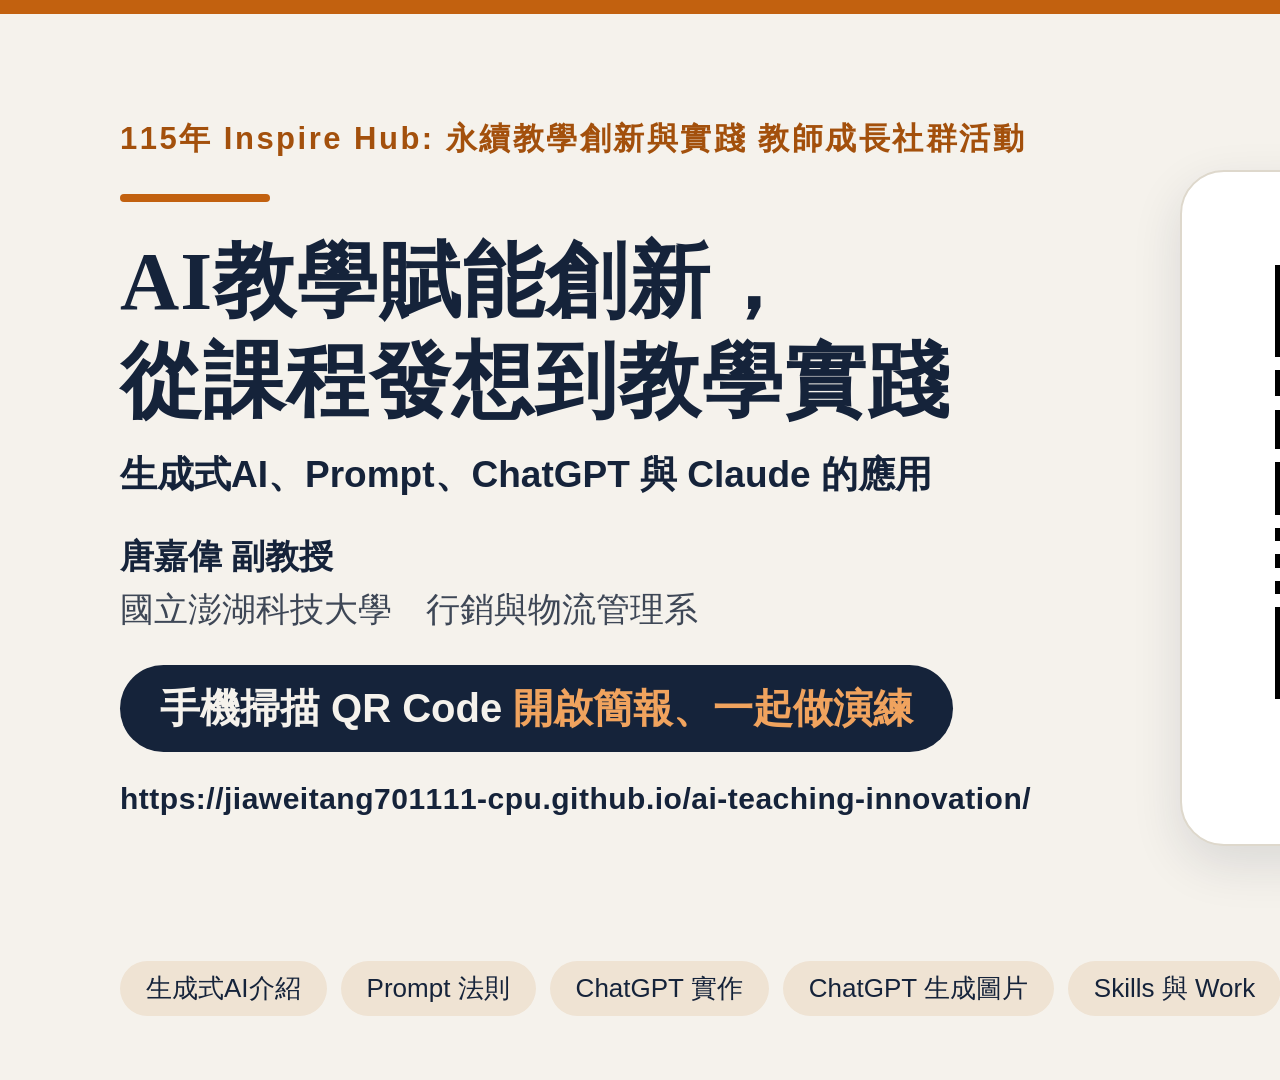
==== tools/share-card.html @ b7f49827 "AI教學賦能創新 教師社群網頁簡報（120 頁） 由 mktech-ai-course 改版：新封面、第 103 頁移至第 63 頁後、第 52 頁改為 ChatGPT生成圖片、刪除指定頁並重編部份、" ====
<!DOCTYPE html>
<!-- 課程分享卡（1920×1080）。用無頭瀏覽器截圖成 share/分享卡.png：
     msedge --headless=new --window-size=1920,1080 --screenshot=out.png file:///.../tools/share-card.html -->
<html lang="zh-Hant">
<head>
<meta charset="utf-8">
<title>分享卡</title>
<style>
*{box-sizing:border-box;margin:0}
html,body{width:1920px;height:1080px;overflow:hidden}
body{background:#F5F2EC;color:#15233A;font-family:"Noto Sans TC","Microsoft JhengHei",sans-serif;position:relative}
.bar{position:absolute;left:0;top:0;width:100%;height:14px;background:#C2610F}
.left{position:absolute;left:120px;top:118px;width:1010px}
.ey{font-size:31px;font-weight:700;letter-spacing:2.5px;color:#A3500C}
.rule{width:150px;height:8px;border-radius:4px;background:#C2610F;margin:34px 0 30px}
h1{font:700 82px/1.22 "Noto Serif TC","PMingLiU",serif;letter-spacing:1px}
.sub{margin-top:18px;font-size:37px;font-weight:700;line-height:1.35}
.who{margin-top:30px;font-size:34px;line-height:1.55;color:#3E4756}
.who b{color:#15233A}
.pill{display:inline-block;margin-top:30px;padding:16px 40px;border-radius:999px;background:#15233A;color:#F5F2EC;font-size:40px;font-weight:700}
.pill span{color:#F0A35E}
.url{margin-top:26px;font-size:30px;line-height:1.4;font-weight:700;color:#15233A;letter-spacing:.5px}
.qr{position:absolute;right:120px;top:170px;width:620px;padding:40px 40px 30px;background:#fff;border:2px solid #DED8CC;border-radius:44px;text-align:center;box-shadow:0 18px 50px rgba(21,35,58,.12)}
.qr img{display:block;width:540px;height:540px;image-rendering:pixelated}
.qr p{margin-top:18px;font-size:32px;font-weight:700;color:#A3500C}
.foot{position:absolute;left:120px;right:120px;bottom:64px;display:flex;gap:14px;font-size:26px;color:#15233A}
.foot span{background:#EFE3D3;border-radius:999px;padding:10px 26px;white-space:nowrap}
</style>
</head>
<body>
<div class="bar"></div>
<div class="left">
  <div class="ey">115年 Inspire Hub: 永續教學創新與實踐 教師成長社群活動</div>
  <div class="rule"></div>
  <h1>AI教學賦能創新，<br>從課程發想到教學實踐</h1>
  <div class="sub">生成式AI、Prompt、ChatGPT 與 Claude 的應用</div>
  <div class="who"><b>唐嘉偉 副教授</b><br>國立澎湖科技大學　行銷與物流管理系</div>
  <div class="pill">手機掃描 QR Code <span>開啟簡報、一起做演練</span></div>
  <div class="url">https://jiaweitang701111-cpu.github.io/ai-teaching-innovation/</div>
</div>
<div class="qr">
  <img src="../share/QRcode.png" alt="課程簡報 QR Code">
  <p>網頁簡報・互動演練</p>
</div>
<div class="foot">
  <span>生成式AI介紹</span><span>Prompt 法則</span><span>ChatGPT 實作</span><span>ChatGPT 生成圖片</span><span>Skills 與 Work</span><span>Claude</span>
</div>
</body>
</html>
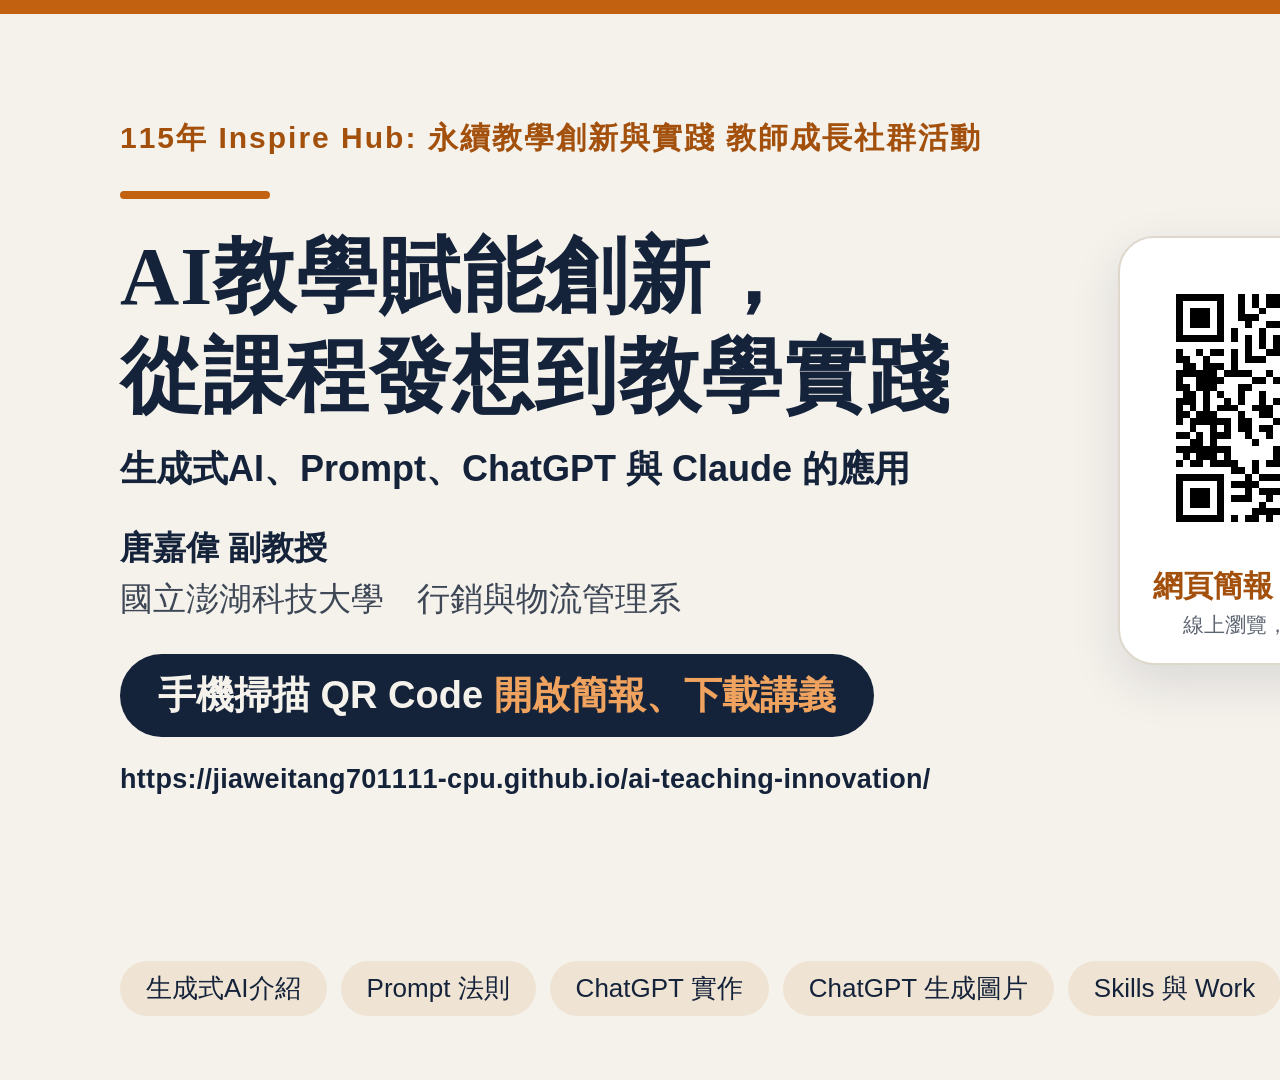
==== commit c430b9e9: "第三輪改版：112 頁改為 110 頁，分享卡加入講義下載 QR code 依使用者 17 項調整：重點上色、互動頁選項與自填欄、Skills 案例改為餐飲旅館業、刪除 2 頁、多頁字級放大與避免孤字" ====
--- a/tools/share-card.html
+++ b/tools/share-card.html
@@ -1,6 +1,7 @@
 <!DOCTYPE html>
 <!-- 課程分享卡（1920×1080）。用無頭瀏覽器截圖成 share/分享卡.png：
-     msedge --headless=new --window-size=1920,1080 --screenshot=out.png file:///.../tools/share-card.html -->
+     msedge --headless=new --window-size=1920,1080 --screenshot=out.png file:///.../tools/share-card.html
+     左：網頁簡報 QR（share/QRcode.png）；右：講義下載 QR（share/講義下載QRcode.png，Google 雲端硬碟資料夾） -->
 <html lang="zh-Hant">
 <head>
 <meta charset="utf-8">
@@ -10,19 +11,23 @@
 html,body{width:1920px;height:1080px;overflow:hidden}
 body{background:#F5F2EC;color:#15233A;font-family:"Noto Sans TC","Microsoft JhengHei",sans-serif;position:relative}
 .bar{position:absolute;left:0;top:0;width:100%;height:14px;background:#C2610F}
-.left{position:absolute;left:120px;top:118px;width:1010px}
-.ey{font-size:31px;font-weight:700;letter-spacing:2.5px;color:#A3500C}
-.rule{width:150px;height:8px;border-radius:4px;background:#C2610F;margin:34px 0 30px}
+.left{position:absolute;left:120px;top:118px;width:960px}
+.ey{font-size:30px;font-weight:700;letter-spacing:2px;color:#A3500C}
+.rule{width:150px;height:8px;border-radius:4px;background:#C2610F;margin:32px 0 28px}
 h1{font:700 82px/1.22 "Noto Serif TC","PMingLiU",serif;letter-spacing:1px}
-.sub{margin-top:18px;font-size:37px;font-weight:700;line-height:1.35}
-.who{margin-top:30px;font-size:34px;line-height:1.55;color:#3E4756}
+.sub{margin-top:18px;font-size:36px;font-weight:700;line-height:1.35}
+.who{margin-top:28px;font-size:33px;line-height:1.55;color:#3E4756}
 .who b{color:#15233A}
-.pill{display:inline-block;margin-top:30px;padding:16px 40px;border-radius:999px;background:#15233A;color:#F5F2EC;font-size:40px;font-weight:700}
+.pill{display:inline-block;margin-top:30px;padding:16px 38px;border-radius:999px;background:#15233A;color:#F5F2EC;font-size:38px;font-weight:700}
 .pill span{color:#F0A35E}
-.url{margin-top:26px;font-size:30px;line-height:1.4;font-weight:700;color:#15233A;letter-spacing:.5px}
-.qr{position:absolute;right:120px;top:170px;width:620px;padding:40px 40px 30px;background:#fff;border:2px solid #DED8CC;border-radius:44px;text-align:center;box-shadow:0 18px 50px rgba(21,35,58,.12)}
-.qr img{display:block;width:540px;height:540px;image-rendering:pixelated}
-.qr p{margin-top:18px;font-size:32px;font-weight:700;color:#A3500C}
+.url{margin-top:24px;font-size:27px;line-height:1.4;font-weight:700;color:#15233A;letter-spacing:.3px}
+.qrs{position:absolute;right:96px;top:236px;display:flex;gap:26px}
+.qr{width:340px;padding:28px 28px 24px;background:#fff;border:2px solid #DED8CC;border-radius:36px;text-align:center;box-shadow:0 18px 50px rgba(21,35,58,.12)}
+.qr img{display:block;width:284px;height:284px;image-rendering:pixelated}
+.qr p{margin-top:16px;font-size:30px;line-height:1.3;font-weight:700;color:#A3500C}
+.qr small{display:block;margin-top:6px;font-size:21px;font-weight:500;color:#5F6673}
+.qr.dl{border-color:#C2610F}
+.qr.dl p{color:#15233A}
 .foot{position:absolute;left:120px;right:120px;bottom:64px;display:flex;gap:14px;font-size:26px;color:#15233A}
 .foot span{background:#EFE3D3;border-radius:999px;padding:10px 26px;white-space:nowrap}
 </style>
@@ -35,12 +40,20 @@
   <h1>AI教學賦能創新，<br>從課程發想到教學實踐</h1>
   <div class="sub">生成式AI、Prompt、ChatGPT 與 Claude 的應用</div>
   <div class="who"><b>唐嘉偉 副教授</b><br>國立澎湖科技大學　行銷與物流管理系</div>
-  <div class="pill">手機掃描 QR Code <span>開啟簡報、一起做演練</span></div>
+  <div class="pill">手機掃描 QR Code <span>開啟簡報、下載講義</span></div>
   <div class="url">https://jiaweitang701111-cpu.github.io/ai-teaching-innovation/</div>
 </div>
-<div class="qr">
-  <img src="../share/QRcode.png" alt="課程簡報 QR Code">
-  <p>網頁簡報・互動演練</p>
+<div class="qrs">
+  <div class="qr">
+    <img src="../share/QRcode.png" alt="網頁簡報 QR Code">
+    <p>網頁簡報・互動演練</p>
+    <small>線上瀏覽，跟著一起做</small>
+  </div>
+  <div class="qr dl">
+    <img src="../share/講義下載QRcode.png" alt="講義資料下載 QR Code">
+    <p>講義資料下載</p>
+    <small>Google 雲端硬碟資料夾</small>
+  </div>
 </div>
 <div class="foot">
   <span>生成式AI介紹</span><span>Prompt 法則</span><span>ChatGPT 實作</span><span>ChatGPT 生成圖片</span><span>Skills 與 Work</span><span>Claude</span>
